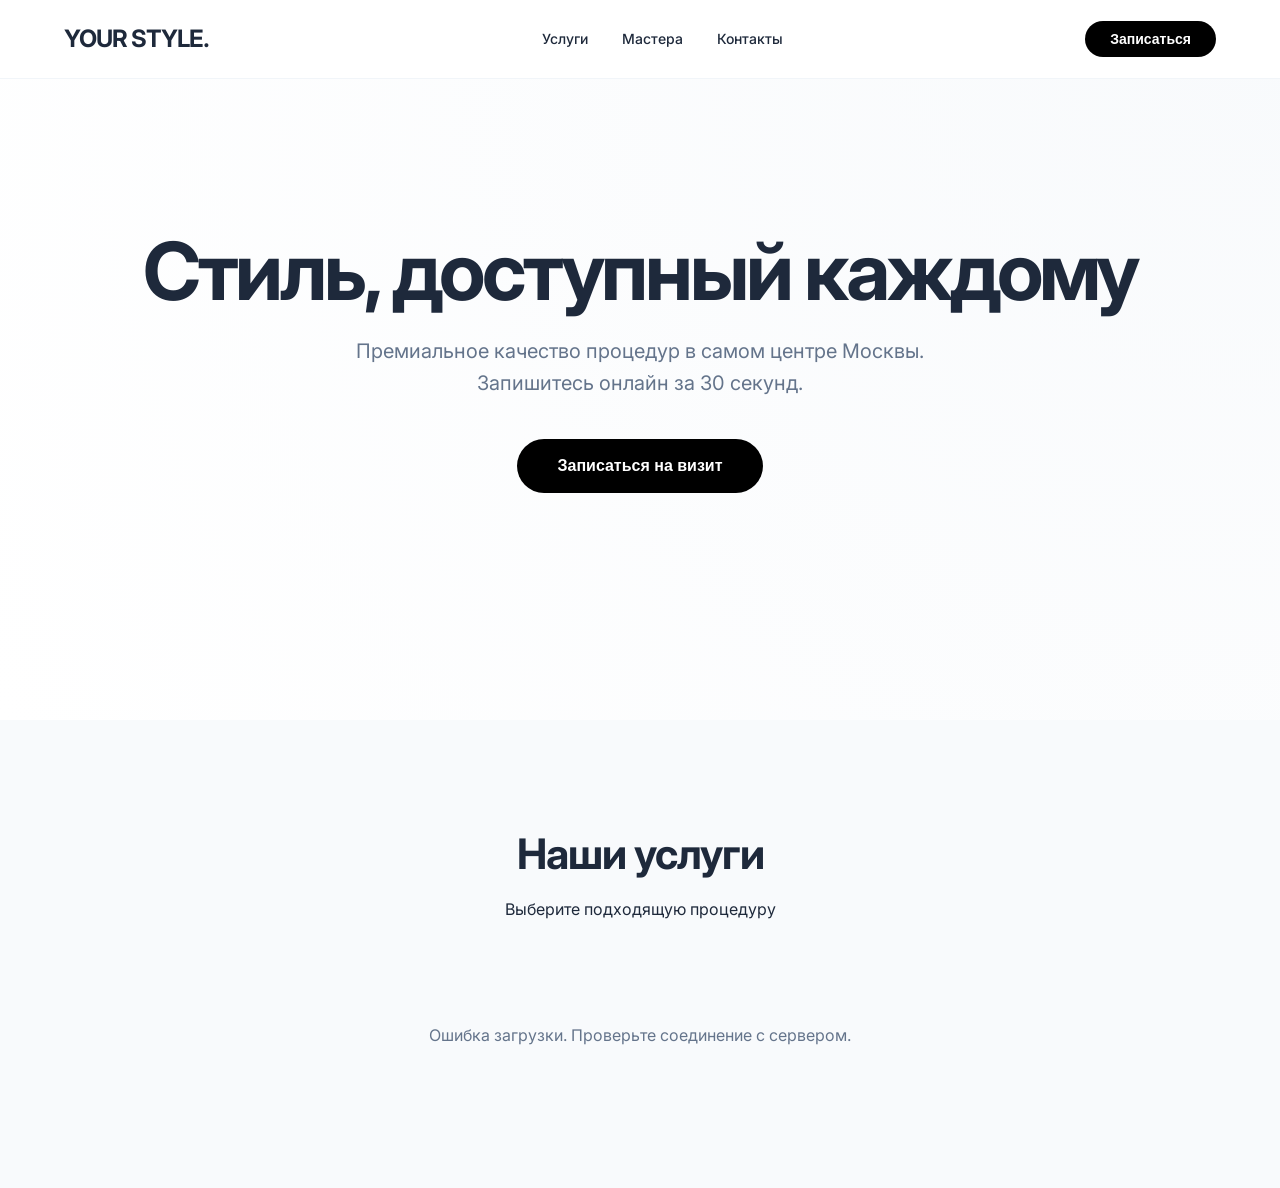
==== index.html @ cfcc3247 "applications and services changes" ====
<!DOCTYPE html>
<html lang="ru">
<head>
    <meta charset="UTF-8">
    <meta name="viewport" content="width=device-width, initial-scale=1.0">
    <title>YOUR STYLE | Современная парикмахерская в Москве</title>
    <link href="https://fonts.googleapis.com/css2?family=Inter:wght@300;400;500;600;700&display=swap" rel="stylesheet">
    <style>
        :root {
            --primary: #1a1a1a;
            --accent: #000000;
            --bg: #ffffff;
            --bg-secondary: #f8fafc;
            --card-bg: #ffffff;
            --input-border: #e2e8f0;
            --text-main: #1e293b;
            --text-muted: #64748b;
            --error: #ef4444;
            --success: #10b981;
            --transition: all 0.3s cubic-bezier(0.4, 0, 0.2, 1);
        }

        * { margin: 0; padding: 0; box-sizing: border-box; }

        body {
            font-family: 'Inter', sans-serif;
            background-color: var(--bg);
            color: var(--text-main);
            line-height: 1.6;
            overflow-x: hidden;
        }

        /* --- Навигация --- */
        header {
            padding: 20px 5%;
            display: flex;
            justify-content: space-between;
            align-items: center;
            position: fixed;
            width: 100%;
            top: 0;
            background: rgba(255, 255, 255, 0.9);
            backdrop-filter: blur(10px);
            z-index: 100;
            border-bottom: 1px solid #f1f5f9;
        }

        .logo { font-weight: 700; font-size: 24px; letter-spacing: -1px; }
        .nav-links a { text-decoration: none; color: var(--text-main); margin-left: 30px; font-size: 14px; font-weight: 500; transition: var(--transition); }
        .nav-links a:hover { color: var(--text-muted); }

        /* --- Hero Section --- */
        .hero {
            height: 80vh;
            display: flex;
            flex-direction: column;
            justify-content: center;
            align-items: center;
            text-align: center;
            padding: 0 20px;
            background: radial-gradient(circle at top right, #f8fafc, #ffffff);
        }

        .hero h1 { font-size: clamp(40px, 8vw, 80px); font-weight: 700; line-height: 1.1; margin-bottom: 20px; letter-spacing: -0.04em; }
        .hero p { font-size: clamp(16px, 2vw, 20px); color: var(--text-muted); max-width: 600px; margin-bottom: 40px; }

        .btn-main {
            padding: 18px 40px;
            background: var(--accent);
            color: white;
            border: none;
            border-radius: 50px;
            font-size: 16px;
            font-weight: 600;
            cursor: pointer;
            transition: var(--transition);
        }

        .btn-main:hover { transform: scale(1.05); box-shadow: 0 20px 40px rgba(0,0,0,0.1); }

        /* --- Секция Услуг --- */
        .services-section { padding: 100px 5%; background: var(--bg-secondary); }
        .section-title { text-align: center; margin-bottom: 60px; }
        .section-title h2 { font-size: 42px; font-weight: 700; letter-spacing: -1px; margin-bottom: 10px; }

        .services-grid {
            display: grid;
            grid-template-columns: repeat(auto-fill, minmax(300px, 1fr));
            gap: 30px;
            max-width: 1200px;
            margin: 0 auto;
        }

        /* --- Стили Карточки (Объединенные) --- */
        .service-card {
            background: var(--card-bg);
            border-radius: 24px;
            overflow: hidden;
            transition: var(--transition);
            display: flex;
            flex-direction: column;
            border: 1px solid #f1f5f9;
        }

        .service-card:hover { transform: translateY(-10px); box-shadow: 0 30px 60px -12px rgba(0,0,0,0.1); }

        .service-img-wrapper {
            width: 100%;
            height: 220px;
            overflow: hidden;
            background: #e2e8f0;
        }

        .service-img {
            width: 100%;
            height: 100%;
            object-fit: cover;
            transition: transform 0.5s ease;
        }

        .service-card:hover .service-img { transform: scale(1.1); }

        .service-content {
            padding: 25px;
            display: flex;
            flex-direction: column;
            flex-grow: 1;
        }

        .service-name { font-size: 20px; font-weight: 600; margin-bottom: 8px; color: var(--primary); }
        .service-desc { font-size: 14px; color: var(--text-muted); margin-bottom: 20px; flex-grow: 1; }

        .service-footer {
            display: flex;
            justify-content: space-between;
            align-items: center;
            padding-top: 15px;
            border-top: 1px solid #f1f5f9;
        }

        .service-price { font-size: 22px; font-weight: 700; color: var(--accent); }

        .btn-select {
            padding: 10px 20px;
            background: #f1f5f9;
            color: var(--primary);
            border: none;
            border-radius: 12px;
            cursor: pointer;
            font-weight: 600;
            transition: var(--transition);
        }

        .btn-select:hover { background: var(--accent); color: white; }

        /* --- Модальное окно --- */
        .modal-overlay {
            position: fixed;
            top: 0; left: 0; width: 100%; height: 100%;
            background: rgba(0,0,0,0.4);
            backdrop-filter: blur(8px);
            display: none;
            justify-content: center;
            align-items: center;
            z-index: 1000;
            opacity: 0;
            transition: opacity 0.3s ease;
        }

        .modal-overlay.active { display: flex; opacity: 1; }

        .card {
            background: var(--card-bg);
            padding: 40px;
            border-radius: 28px;
            width: 95%;
            max-width: 480px;
            position: relative;
            transform: translateY(20px);
            transition: transform 0.3s ease;
            box-shadow: 0 25px 50px -12px rgba(0, 0, 0, 0.15);
        }

        .modal-overlay.active .card { transform: translateY(0); }

        .close-modal {
            position: absolute;
            top: 20px; right: 20px;
            background: #f1f5f9;
            border: none;
            width: 35px; height: 35px;
            border-radius: 50%;
            cursor: pointer;
            font-size: 20px;
            display: flex;
            align-items: center;
            justify-content: center;
        }

        /* --- Форма записи --- */
        .form-header { text-align: center; margin-bottom: 30px; }
        .form-group { margin-bottom: 15px; }
        label { display: block; margin-bottom: 6px; font-size: 13px; font-weight: 500; }
        select, input {
            width: 100%; padding: 13px; border: 1px solid var(--input-border);
            border-radius: 12px; outline: none; transition: var(--transition); font-size: 15px;
        }
        select:focus, input:focus { border-color: var(--accent); }

        .submit-btn {
            width: 100%; padding: 16px; background: var(--accent); color: #fff;
            border: none; border-radius: 12px; font-weight: 600; cursor: pointer; transition: var(--transition);
        }
        .submit-btn:hover { opacity: 0.9; }

        .message { margin-top: 20px; padding: 15px; border-radius: 12px; display: none; text-align: center; font-size: 14px; }
        .error { background: #fef2f2; color: var(--error); }
        .success { background: #f0fdf4; color: var(--success); }

        .loader { text-align: center; padding: 40px; color: var(--text-muted); grid-column: 1 / -1; }

        @media (max-width: 768px) {
            .nav-links { display: none; }
            .hero h1 { font-size: 42px; }
            .services-section { padding: 60px 20px; }
        }
    </style>
</head>
<body>

    <header>
        <div class="logo">YOUR STYLE.</div>
        <nav class="nav-links">
            <a href="#services">Услуги</a>
            <a href="#">Мастера</a>
            <a href="#">Контакты</a>
        </nav>
        <button class="btn-main" style="padding: 10px 25px; font-size: 14px;" onclick="toggleModal()">Записаться</button>
    </header>

    <section class="hero">
        <h1>Стиль, доступный каждому</h1>
        <p>Премиальное качество процедур в самом центре Москвы. Запишитесь онлайн за 30 секунд.</p>
        <button class="btn-main" onclick="toggleModal()">Записаться на визит</button>
    </section>

    <section class="services-section" id="services">
        <div class="section-title">
            <h2>Наши услуги</h2>
            <p>Выберите подходящую процедуру</p>
        </div>
        <div id="services-container" class="services-grid">
            <div class="loader">Загрузка прейскуранта...</div>
        </div>
    </section>

    <div class="modal-overlay" id="modal">
        <div class="card">
            <button class="close-modal" onclick="toggleModal()">&times;</button>
            <div class="form-header">
                <h2>Онлайн-запись</h2>
                <p style="color: var(--text-muted); font-size: 14px;">Заполните данные для визита</p>
            </div>

            <form id="appForm">
                <div class="form-group">
                    <label>Услуга</label>
                    <select id="service_id" required>
                        <option value="">Загрузка списка услуг...</option>
                    </select>
                </div>

                <div class="form-group">
                    <label>Мастер</label>
                    <select id="master_id" required>
                        <option value="">Выберите мастера...</option>
                    </select>
                </div>

                <div style="display: grid; grid-template-columns: 1fr 1fr; gap: 16px;">
                    <div class="form-group">
                        <label>Дата</label>
                        <input type="date" id="date" required>
                    </div>
                    <div class="form-group">
                        <label>Время</label>
                        <select id="time_slot" required disabled>
                            <option value="">Слот</option>
                        </select>
                    </div>
                </div>

                <div class="form-group">
                    <label>Имя</label>
                    <input type="text" id="name" placeholder="Как к вам обращаться?" required>
                </div>

                <div class="form-group">
                    <label>Телефон</label>
                    <input type="tel" id="telephone_number" placeholder="+7..." required>
                </div>

                <button type="submit" class="submit-btn" id="submitBtn">Подтвердить запись</button>
            </form>
            <div id="statusMsg" class="message"></div>
        </div>
    </div>

    <script>
        const API_BASE = "http://127.0.0.1:8000";
        const modal = document.getElementById('modal');
        const servicesContainer = document.getElementById('services-container');
        const serviceSelect = document.getElementById('service_id');
        const masterSelect = document.getElementById('master_id');
        const timeSelect = document.getElementById('time_slot');
        const appForm = document.getElementById('appForm');
        const statusMsg = document.getElementById('statusMsg');

        function toggleModal() {
            modal.classList.toggle('active');
            document.body.style.overflow = modal.classList.contains('active') ? 'hidden' : 'auto';
            if (!modal.classList.contains('active')) {
                statusMsg.style.display = 'none';
            }
        }

        modal.addEventListener('click', (e) => { if (e.target === modal) toggleModal(); });

        async function initData() {
            try {
                const res = await fetch(`${API_BASE}/get_services`);
                const responseData = await res.json();

                // Путь согласно вашему формату: { success: true, data: [...] }
                const services = responseData.data || [];

                servicesContainer.innerHTML = '';
                serviceSelect.innerHTML = '<option value="">-- Выберите услугу --</option>';

                if (services.length === 0) {
                    servicesContainer.innerHTML = '<div class="loader">На данный момент услуги отсутствуют.</div>';
                    return;
                }

                services.forEach(service => {
                    // 1. Создание карточки для сетки
                    const card = document.createElement('div');
                    card.className = 'service-card';
                    card.innerHTML = `
                        <div class="service-img-wrapper">
                            <img src="${service.photo || 'https://via.placeholder.com/400x300?text=No+Photo'}"
                                 class="service-img"
                                 alt="${service.name}"
                                 onerror="this.src='https://via.placeholder.com/400x300?text=Photo+Error'">
                        </div>
                        <div class="service-content">
                            <div class="service-name">${service.name}</div>
                            <div class="service-desc">${service.description || ''}</div>
                            <div class="service-footer">
                                <span class="service-price">${service.price} ₽</span>
                                <button class="btn-select" onclick="openBookingWithService(${service.id})">Выбрать</button>
                            </div>
                        </div>
                    `;
                    servicesContainer.appendChild(card);

                    // 2. Наполнение выпадающего списка в форме
                    serviceSelect.add(new Option(`${service.name} (${service.price} ₽)`, service.id));
                });

                // Загрузка мастеров
                const resMasters = await fetch(`${API_BASE}/masters/`);
                const masters = await resMasters.json();
                masterSelect.innerHTML = '<option value="">-- Выберите мастера --</option>';
                if(Array.isArray(masters)) {
                    masters.forEach(m => masterSelect.add(new Option(m.name, m.id)));
                }

            } catch (e) {
                console.error("Fetch error:", e);
                servicesContainer.innerHTML = '<div class="loader">Ошибка загрузки. Проверьте соединение с сервером.</div>';
            }
        }

        function openBookingWithService(id) {
            toggleModal();
            serviceSelect.value = id;
        }

        // Загрузка времени мастера
        masterSelect.addEventListener('change', async () => {
            if (!masterSelect.value) {
                timeSelect.disabled = true;
                return;
            }
            timeSelect.innerHTML = '<option>Загрузка...</option>';
            try {
                const res = await fetch(`${API_BASE}/masters/${masterSelect.value}/times/`);
                const data = await res.json();
                const slots = data.times || [];
                timeSelect.innerHTML = '<option value="">Время</option>';
                slots.forEach(t => timeSelect.add(new Option(t.time_slot, t.time_slot)));
                timeSelect.disabled = false;
            } catch (e) { console.error("Time load error:", e); }
        });

        // Отправка формы
        appForm.addEventListener('submit', async (e) => {
            e.preventDefault();
            const btn = document.getElementById('submitBtn');
            btn.disabled = true;
            btn.innerText = 'Обработка...';

            const payload = {
                service_id: parseInt(serviceSelect.value),
                date: document.getElementById('date').value,
                name: document.getElementById('name').value,
                telephone_number: document.getElementById('telephone_number').value,
                time_slot: timeSelect.value,
                master_name: masterSelect.options[masterSelect.selectedIndex].text
            };

            try {
                const response = await fetch(`${API_BASE}/applications/create_application`, {
                    method: 'POST',
                    headers: { 'Content-Type': 'application/json' },
                    body: JSON.stringify(payload)
                });

                if (response.ok) {
                    statusMsg.innerText = "Вы успешно записаны!";
                    statusMsg.className = "message success";
                    statusMsg.style.display = "block";
                    appForm.reset();
                    setTimeout(toggleModal, 2000);
                } else {
                    const err = await response.json();
                    statusMsg.innerText = err.detail || "Ошибка бронирования";
                    statusMsg.className = "message error";
                    statusMsg.style.display = "block";
                }
            } catch (e) {
                statusMsg.innerText = "Ошибка сервера";
                statusMsg.className = "message error";
                statusMsg.style.display = "block";
            } finally {
                btn.disabled = false;
                btn.innerText = 'Подтвердить запись';
            }
        });

        initData();
    </script>
</body>
</html>
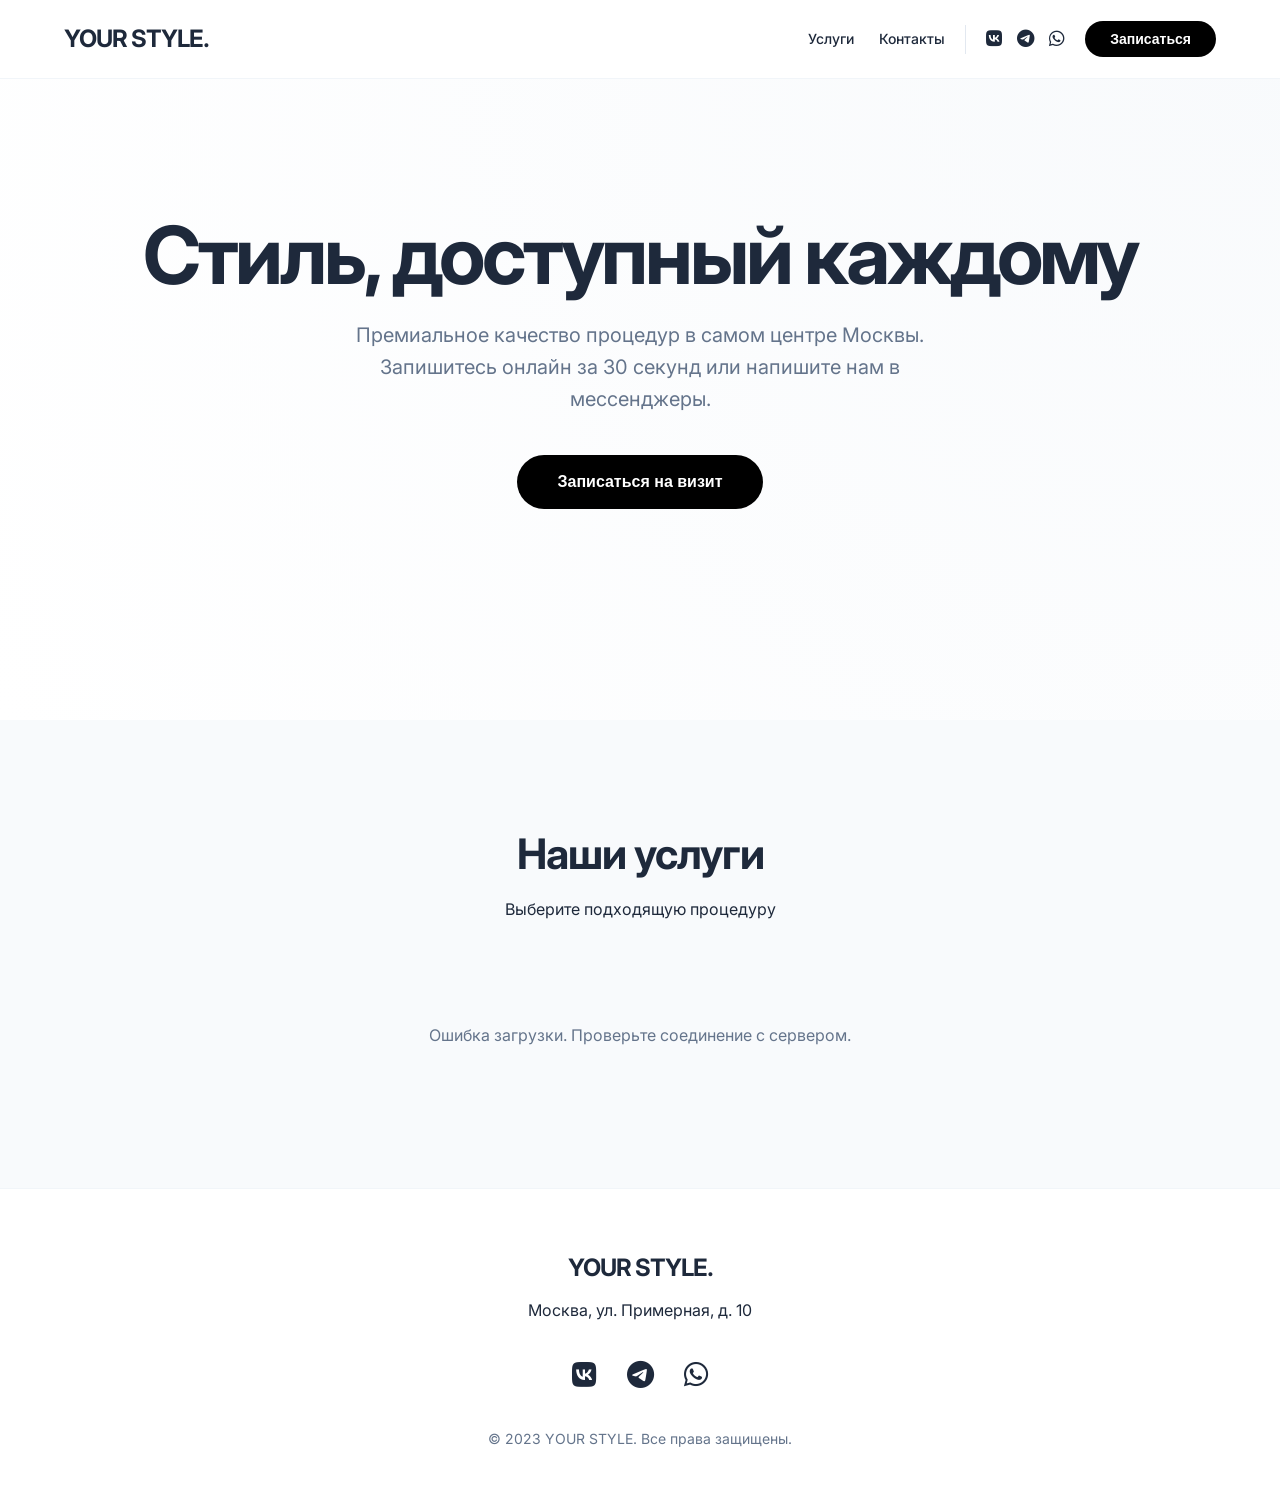
==== commit 189d66d4: "frontend" ====
--- a/index.html
+++ b/index.html
@@ -5,6 +5,8 @@
     <meta name="viewport" content="width=device-width, initial-scale=1.0">
     <title>YOUR STYLE | Современная парикмахерская в Москве</title>
     <link href="https://fonts.googleapis.com/css2?family=Inter:wght@300;400;500;600;700&display=swap" rel="stylesheet">
+    <link rel="stylesheet" href="https://cdnjs.cloudflare.com/ajax/libs/font-awesome/6.4.0/css/all.min.css">
+
     <style>
         :root {
             --primary: #1a1a1a;
@@ -18,6 +20,10 @@
             --error: #ef4444;
             --success: #10b981;
             --transition: all 0.3s cubic-bezier(0.4, 0, 0.2, 1);
+            /* Цвета брендов */
+            --vk-color: #0077FF;
+            --tg-color: #229ED9;
+            --wa-color: #25D366;
         }
 
         * { margin: 0; padding: 0; box-sizing: border-box; }
@@ -46,8 +52,16 @@
         }
 
         .logo { font-weight: 700; font-size: 24px; letter-spacing: -1px; }
-        .nav-links a { text-decoration: none; color: var(--text-main); margin-left: 30px; font-size: 14px; font-weight: 500; transition: var(--transition); }
+        .nav-links { display: flex; align-items: center; }
+        .nav-links a { text-decoration: none; color: var(--text-main); margin-left: 25px; font-size: 14px; font-weight: 500; transition: var(--transition); }
         .nav-links a:hover { color: var(--text-muted); }
+
+        /* Иконки в шапке */
+        .social-header { margin-left: 20px; display: flex; gap: 15px; border-left: 1px solid #e2e8f0; padding-left: 20px; }
+        .social-header a { margin: 0; font-size: 18px; }
+        .social-header a.vk:hover { color: var(--vk-color); }
+        .social-header a.tg:hover { color: var(--tg-color); }
+        .social-header a.wa:hover { color: var(--wa-color); }
 
         /* --- Hero Section --- */
         .hero {
@@ -91,7 +105,6 @@
             margin: 0 auto;
         }
 
-        /* --- Стили Карточки (Объединенные) --- */
         .service-card {
             background: var(--card-bg);
             border-radius: 24px;
@@ -152,6 +165,38 @@
         }
 
         .btn-select:hover { background: var(--accent); color: white; }
+
+        /* --- Footer / Контакты --- */
+        footer {
+            padding: 60px 5%;
+            background: var(--bg);
+            border-top: 1px solid #f1f5f9;
+            text-align: center;
+        }
+
+        .footer-socials {
+            display: flex;
+            justify-content: center;
+            gap: 30px;
+            margin: 30px 0;
+        }
+
+        .footer-socials a {
+            font-size: 28px;
+            color: var(--text-main);
+            transition: var(--transition);
+            text-decoration: none;
+        }
+
+        .footer-socials a:hover { transform: translateY(-5px); }
+        .footer-socials a.vk-f:hover { color: var(--vk-color); }
+        .footer-socials a.tg-f:hover { color: var(--tg-color); }
+        .footer-socials a.wa-f:hover { color: var(--wa-color); }
+
+        .footer-info {
+            color: var(--text-muted);
+            font-size: 14px;
+        }
 
         /* --- Модальное окно --- */
         .modal-overlay {
@@ -220,9 +265,10 @@
         .loader { text-align: center; padding: 40px; color: var(--text-muted); grid-column: 1 / -1; }
 
         @media (max-width: 768px) {
-            .nav-links { display: none; }
+            .nav-links a:not(.social-link) { display: none; }
             .hero h1 { font-size: 42px; }
             .services-section { padding: 60px 20px; }
+            .social-header { border: none; padding: 0; }
         }
     </style>
 </head>
@@ -232,15 +278,19 @@
         <div class="logo">YOUR STYLE.</div>
         <nav class="nav-links">
             <a href="#services">Услуги</a>
-            <a href="#">Мастера</a>
-            <a href="#">Контакты</a>
+            <a href="#contacts">Контакты</a>
+            <div class="social-header">
+                <a href="https://vk.com/your_alias" target="_blank" class="social-link vk" title="ВКонтакте"><i class="fa-brands fa-vk"></i></a>
+                <a href="https://t.me/your_username" target="_blank" class="social-link tg" title="Telegram"><i class="fa-brands fa-telegram"></i></a>
+                <a href="https://wa.me/79991234567" target="_blank" class="social-link wa" title="WhatsApp"><i class="fa-brands fa-whatsapp"></i></a>
+            </div>
+            <button class="btn-main" style="padding: 10px 25px; font-size: 14px; margin-left: 20px;" onclick="toggleModal()">Записаться</button>
         </nav>
-        <button class="btn-main" style="padding: 10px 25px; font-size: 14px;" onclick="toggleModal()">Записаться</button>
     </header>
 
     <section class="hero">
         <h1>Стиль, доступный каждому</h1>
-        <p>Премиальное качество процедур в самом центре Москвы. Запишитесь онлайн за 30 секунд.</p>
+        <p>Премиальное качество процедур в самом центре Москвы. Запишитесь онлайн за 30 секунд или напишите нам в мессенджеры.</p>
         <button class="btn-main" onclick="toggleModal()">Записаться на визит</button>
     </section>
 
@@ -253,6 +303,21 @@
             <div class="loader">Загрузка прейскуранта...</div>
         </div>
     </section>
+
+    <footer id="contacts">
+        <div class="logo">YOUR STYLE.</div>
+        <p style="margin-top: 10px;">Москва, ул. Примерная, д. 10</p>
+
+        <div class="footer-socials">
+            <a href="https://vk.com/your_alias" target="_blank" class="vk-f"><i class="fa-brands fa-vk"></i></a>
+            <a href="https://t.me/your_username" target="_blank" class="tg-f"><i class="fa-brands fa-telegram"></i></a>
+            <a href="https://wa.me/79991234567" target="_blank" class="wa-f"><i class="fa-brands fa-whatsapp"></i></a>
+        </div>
+
+        <div class="footer-info">
+            <p>&copy; 2023 YOUR STYLE. Все права защищены.</p>
+        </div>
+    </footer>
 
     <div class="modal-overlay" id="modal">
         <div class="card">
@@ -330,8 +395,6 @@
             try {
                 const res = await fetch(`${API_BASE}/get_services`);
                 const responseData = await res.json();
-
-                // Путь согласно вашему формату: { success: true, data: [...] }
                 const services = responseData.data || [];
 
                 servicesContainer.innerHTML = '';
@@ -343,7 +406,6 @@
                 }
 
                 services.forEach(service => {
-                    // 1. Создание карточки для сетки
                     const card = document.createElement('div');
                     card.className = 'service-card';
                     card.innerHTML = `
@@ -363,12 +425,9 @@
                         </div>
                     `;
                     servicesContainer.appendChild(card);
-
-                    // 2. Наполнение выпадающего списка в форме
                     serviceSelect.add(new Option(`${service.name} (${service.price} ₽)`, service.id));
                 });
 
-                // Загрузка мастеров
                 const resMasters = await fetch(`${API_BASE}/masters/`);
                 const masters = await resMasters.json();
                 masterSelect.innerHTML = '<option value="">-- Выберите мастера --</option>';
@@ -387,7 +446,6 @@
             serviceSelect.value = id;
         }
 
-        // Загрузка времени мастера
         masterSelect.addEventListener('change', async () => {
             if (!masterSelect.value) {
                 timeSelect.disabled = true;
@@ -404,7 +462,6 @@
             } catch (e) { console.error("Time load error:", e); }
         });
 
-        // Отправка формы
         appForm.addEventListener('submit', async (e) => {
             e.preventDefault();
             const btn = document.getElementById('submitBtn');
